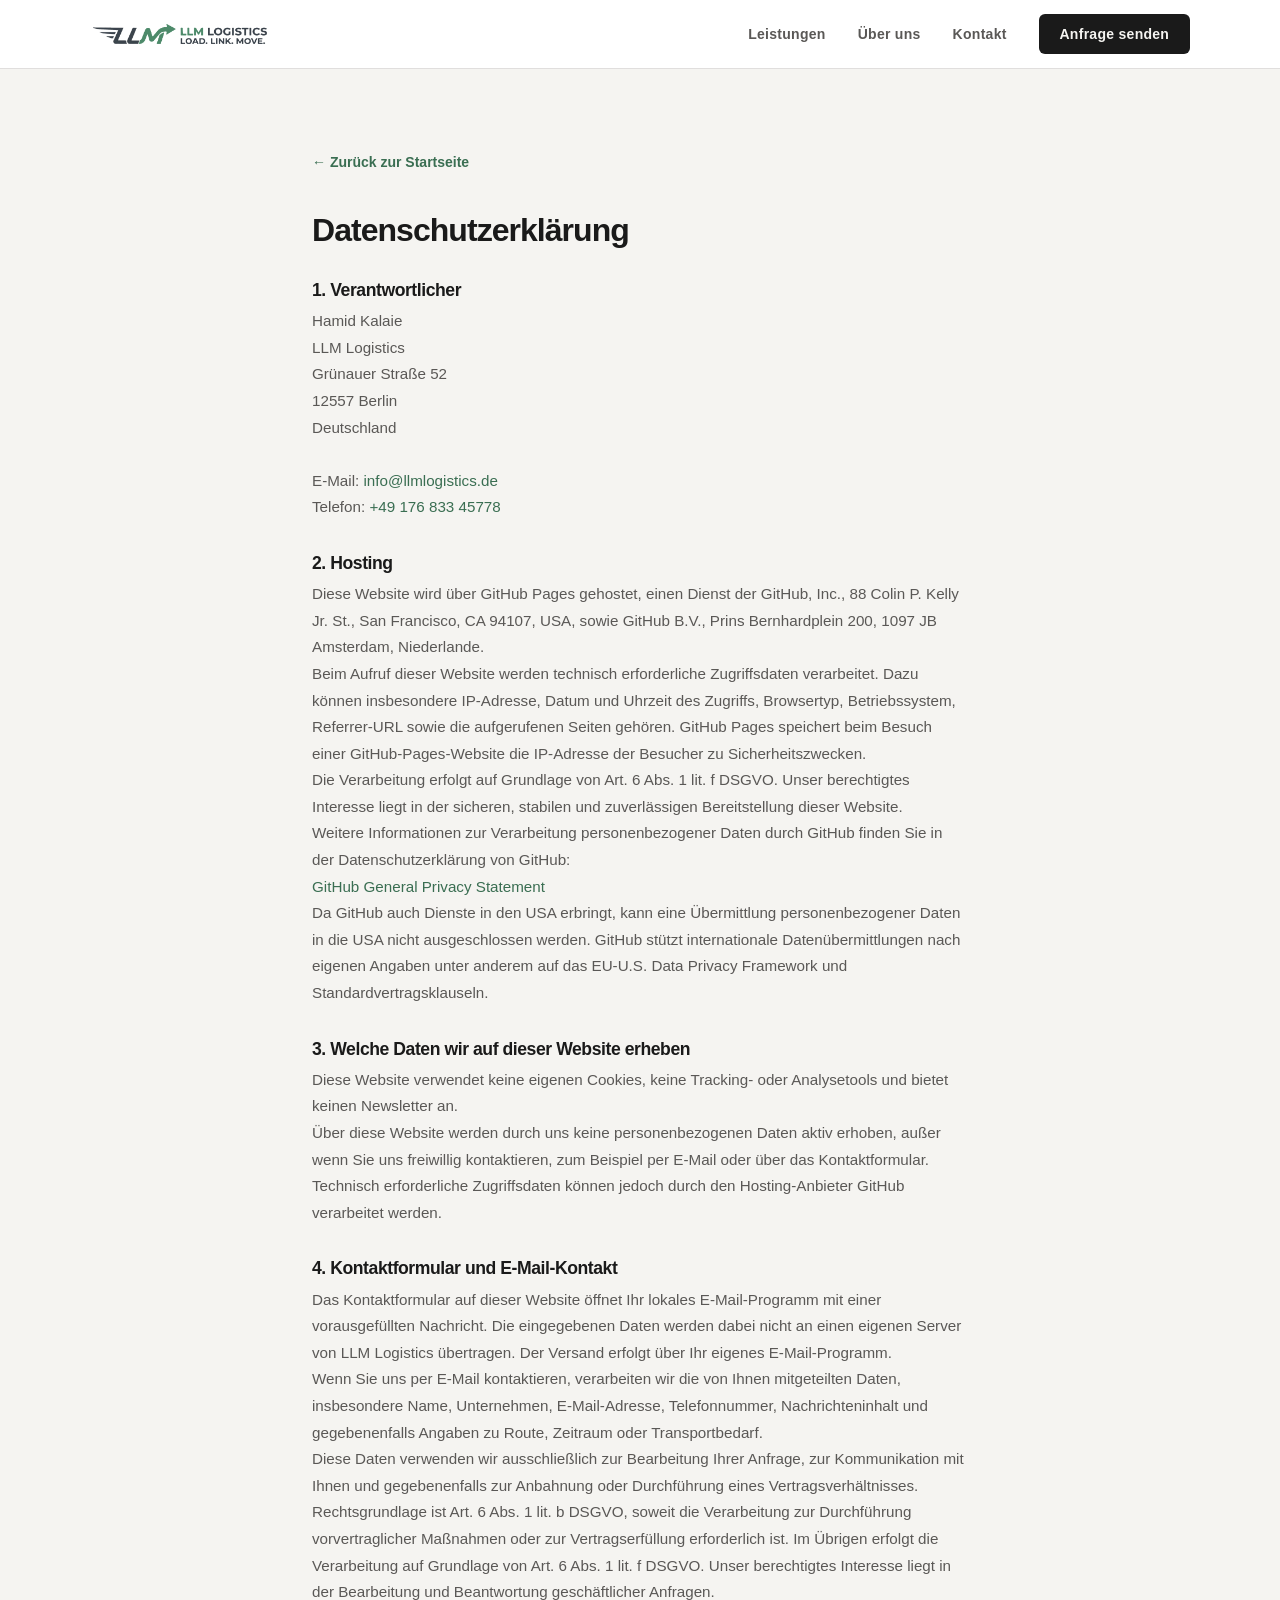
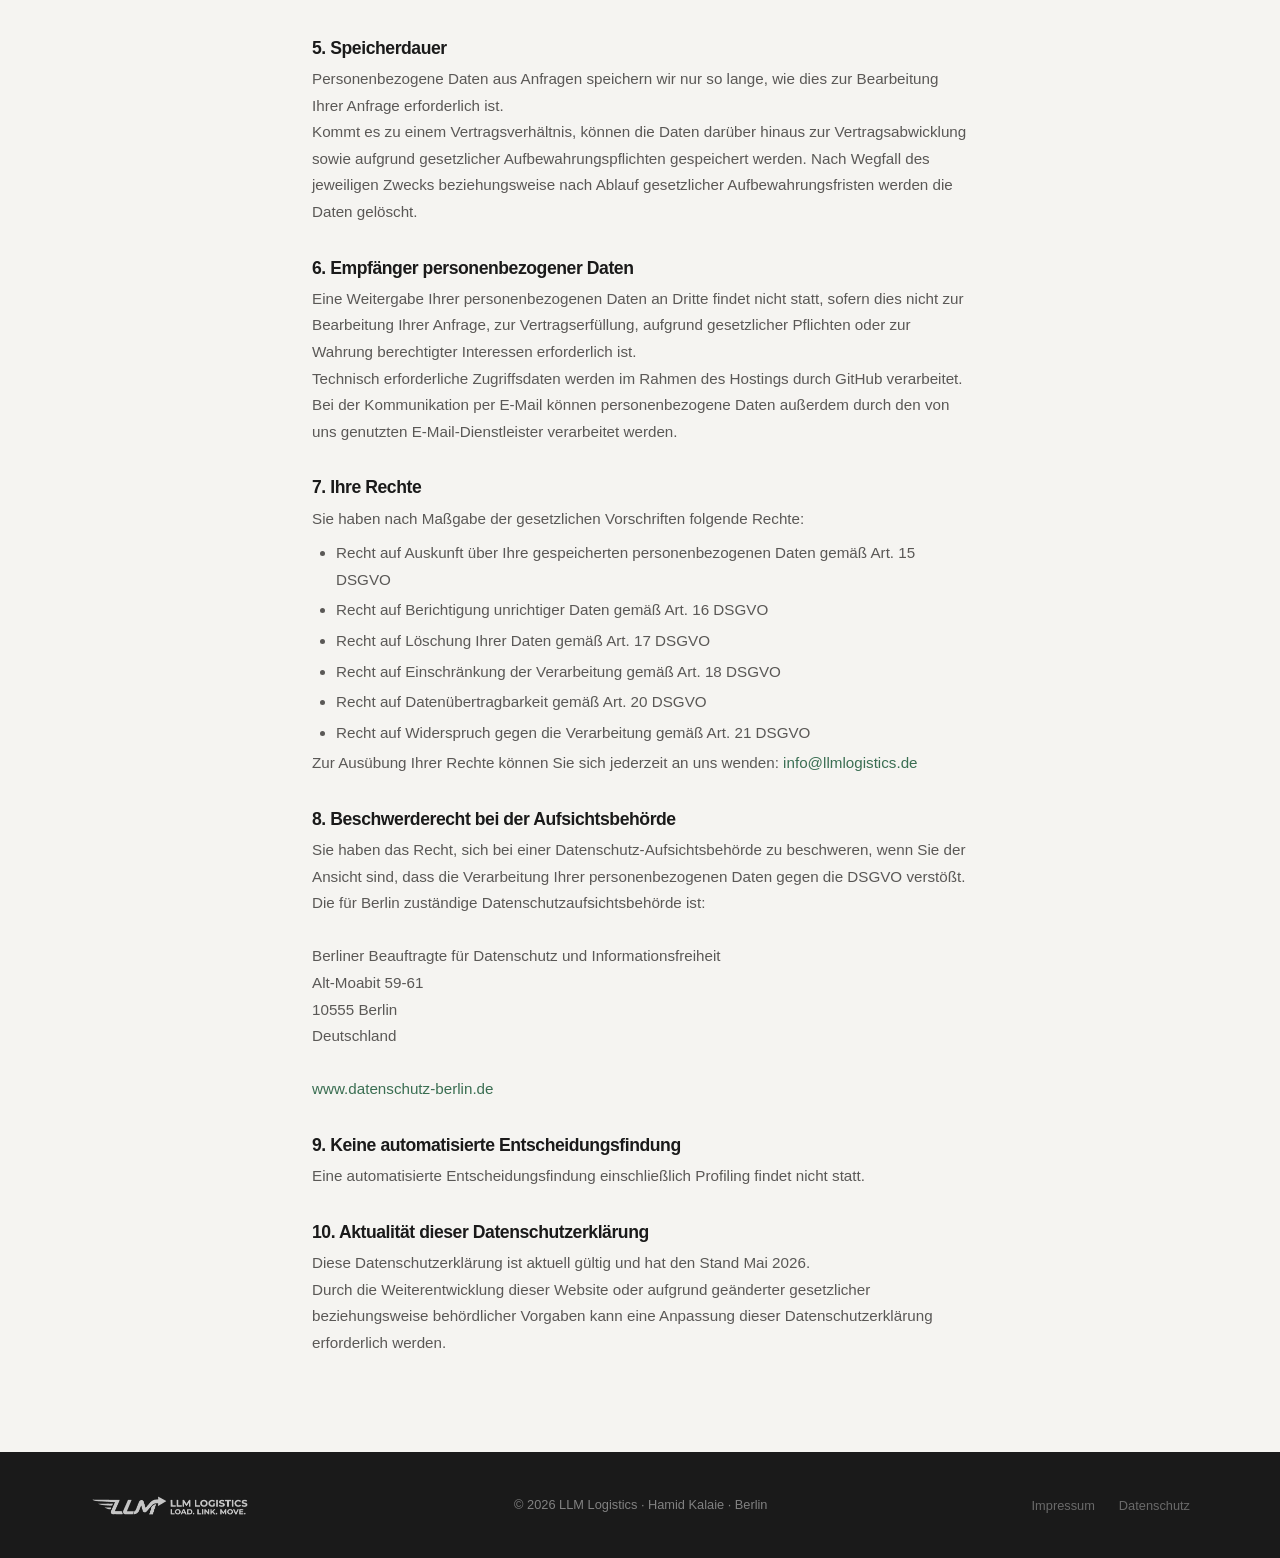
==== datenschutz.html @ c77c216b "Add website: pages, styles, assets, and JS Initial static site for LLM Logistics: adds index.html (h" ====
<!DOCTYPE html>
<html lang="de">
<head>
  <meta charset="UTF-8">
  <meta name="viewport" content="width=device-width, initial-scale=1.0">
  <meta name="robots" content="noindex, follow">
  <title>Datenschutzerklärung – LLM Logistics</title>
  <link rel="stylesheet" href="css/style.css">
  <style>
    .legal-page { max-width: 720px; margin: 0 auto; padding: 5rem 2rem 6rem; }
    .legal-page h1 { font-size: 2rem; margin-bottom: 2rem; }
    .legal-page h2 { font-size: 1.1rem; font-weight: 700; margin: 2rem 0 0.5rem; color: var(--text); }
    .legal-page p, .legal-page li { font-size: 0.95rem; color: var(--text2); line-height: 1.75; }
    .legal-page a { color: var(--accent-dark); }
    .legal-page a:hover { color: var(--text); }
    .legal-page ul { padding-left: 1.5rem; margin-top: 0.5rem; }
    .legal-page ul li { margin-bottom: 0.25rem; }
    .back-link { display: inline-flex; align-items: center; gap: 0.5rem; font-size: 0.875rem; font-weight: 600; color: var(--accent-dark); margin-bottom: 2.5rem; }
    .back-link:hover { color: var(--text); }
  </style>
</head>
<body>

<header class="site-header" role="banner">
  <nav class="navbar container" aria-label="Hauptnavigation">
    <a class="brand" href="index.html" aria-label="LLM Logistics – Startseite">
      <img src="assets/logo-nav.png" alt="LLM Logistics" width="180" height="26">
    </a>
    <div class="nav-links">
      <a href="index.html#leistungen">Leistungen</a>
      <a href="index.html#ueber">Über uns</a>
      <a href="index.html#kontakt">Kontakt</a>
      <a href="index.html#kontakt" class="nav-cta">Anfrage senden</a>
    </div>
  </nav>
</header>

<main>
  <div class="legal-page">
    <a class="back-link" href="index.html">
      ← Zurück zur Startseite
    </a>

    <h1>Datenschutzerklärung</h1>

    <h2>1. Verantwortlicher</h2>
    <p>
      Hamid Kalaie<br>
      LLM Logistics<br>
      Grünauer Straße 52<br>
      12557 Berlin<br>
      Deutschland<br><br>
      E-Mail: <a href="mailto:info@llmlogistics.de">info@llmlogistics.de</a><br>
      Telefon: <a href="tel:+4917683345778">+49 176 833 45778</a>
    </p>

    <h2>2. Hosting</h2>
    <p>
      Diese Website wird über GitHub Pages gehostet, einen Dienst der GitHub, Inc.,
      88 Colin P. Kelly Jr. St., San Francisco, CA 94107, USA, sowie GitHub B.V.,
      Prins Bernhardplein 200, 1097 JB Amsterdam, Niederlande.
    </p>
    <p>
      Beim Aufruf dieser Website werden technisch erforderliche Zugriffsdaten verarbeitet.
      Dazu können insbesondere IP-Adresse, Datum und Uhrzeit des Zugriffs, Browsertyp,
      Betriebssystem, Referrer-URL sowie die aufgerufenen Seiten gehören. GitHub Pages
      speichert beim Besuch einer GitHub-Pages-Website die IP-Adresse der Besucher zu
      Sicherheitszwecken.
    </p>
    <p>
      Die Verarbeitung erfolgt auf Grundlage von Art. 6 Abs. 1 lit. f DSGVO. Unser
      berechtigtes Interesse liegt in der sicheren, stabilen und zuverlässigen Bereitstellung
      dieser Website.
    </p>
    <p>
      Weitere Informationen zur Verarbeitung personenbezogener Daten durch GitHub finden Sie
      in der Datenschutzerklärung von GitHub:<br>
      <a href="https://docs.github.com/de/site-policy/privacy-policies/github-general-privacy-statement"
         target="_blank" rel="noopener noreferrer">
        GitHub General Privacy Statement
      </a>
    </p>
    <p>
      Da GitHub auch Dienste in den USA erbringt, kann eine Übermittlung personenbezogener
      Daten in die USA nicht ausgeschlossen werden. GitHub stützt internationale
      Datenübermittlungen nach eigenen Angaben unter anderem auf das EU-U.S. Data Privacy
      Framework und Standardvertragsklauseln.
    </p>

    <h2>3. Welche Daten wir auf dieser Website erheben</h2>
    <p>
      Diese Website verwendet keine eigenen Cookies, keine Tracking- oder Analysetools und
      bietet keinen Newsletter an.
    </p>
    <p>
      Über diese Website werden durch uns keine personenbezogenen Daten aktiv erhoben, außer
      wenn Sie uns freiwillig kontaktieren, zum Beispiel per E-Mail oder über das
      Kontaktformular.
    </p>
    <p>
      Technisch erforderliche Zugriffsdaten können jedoch durch den Hosting-Anbieter GitHub
      verarbeitet werden.
    </p>

    <h2>4. Kontaktformular und E-Mail-Kontakt</h2>
    <p>
      Das Kontaktformular auf dieser Website öffnet Ihr lokales E-Mail-Programm mit einer
      vorausgefüllten Nachricht. Die eingegebenen Daten werden dabei nicht an einen eigenen
      Server von LLM Logistics übertragen. Der Versand erfolgt über Ihr eigenes E-Mail-Programm.
    </p>
    <p>
      Wenn Sie uns per E-Mail kontaktieren, verarbeiten wir die von Ihnen mitgeteilten Daten,
      insbesondere Name, Unternehmen, E-Mail-Adresse, Telefonnummer, Nachrichteninhalt und
      gegebenenfalls Angaben zu Route, Zeitraum oder Transportbedarf.
    </p>
    <p>
      Diese Daten verwenden wir ausschließlich zur Bearbeitung Ihrer Anfrage, zur Kommunikation
      mit Ihnen und gegebenenfalls zur Anbahnung oder Durchführung eines Vertragsverhältnisses.
    </p>
    <p>
      Rechtsgrundlage ist Art. 6 Abs. 1 lit. b DSGVO, soweit die Verarbeitung zur Durchführung
      vorvertraglicher Maßnahmen oder zur Vertragserfüllung erforderlich ist. Im Übrigen erfolgt
      die Verarbeitung auf Grundlage von Art. 6 Abs. 1 lit. f DSGVO. Unser berechtigtes Interesse
      liegt in der Bearbeitung und Beantwortung geschäftlicher Anfragen.
    </p>

    <h2>5. Speicherdauer</h2>
    <p>
      Personenbezogene Daten aus Anfragen speichern wir nur so lange, wie dies zur Bearbeitung
      Ihrer Anfrage erforderlich ist.
    </p>
    <p>
      Kommt es zu einem Vertragsverhältnis, können die Daten darüber hinaus zur
      Vertragsabwicklung sowie aufgrund gesetzlicher Aufbewahrungspflichten gespeichert werden.
      Nach Wegfall des jeweiligen Zwecks beziehungsweise nach Ablauf gesetzlicher
      Aufbewahrungsfristen werden die Daten gelöscht.
    </p>

    <h2>6. Empfänger personenbezogener Daten</h2>
	<p>
	  Eine Weitergabe Ihrer personenbezogenen Daten an Dritte findet nicht statt, sofern dies
	  nicht zur Bearbeitung Ihrer Anfrage, zur Vertragserfüllung, aufgrund gesetzlicher Pflichten
	  oder zur Wahrung berechtigter Interessen erforderlich ist.
	</p>
	<p>
	  Technisch erforderliche Zugriffsdaten werden im Rahmen des Hostings durch GitHub
	  verarbeitet.
	</p>
	<p>
	  Bei der Kommunikation per E-Mail können personenbezogene Daten außerdem durch den von uns
	  genutzten E-Mail-Dienstleister verarbeitet werden.
	</p>

    <h2>7. Ihre Rechte</h2>
    <p>Sie haben nach Maßgabe der gesetzlichen Vorschriften folgende Rechte:</p>
    <ul>
      <li>Recht auf Auskunft über Ihre gespeicherten personenbezogenen Daten gemäß Art. 15 DSGVO</li>
      <li>Recht auf Berichtigung unrichtiger Daten gemäß Art. 16 DSGVO</li>
      <li>Recht auf Löschung Ihrer Daten gemäß Art. 17 DSGVO</li>
      <li>Recht auf Einschränkung der Verarbeitung gemäß Art. 18 DSGVO</li>
      <li>Recht auf Datenübertragbarkeit gemäß Art. 20 DSGVO</li>
      <li>Recht auf Widerspruch gegen die Verarbeitung gemäß Art. 21 DSGVO</li>
    </ul>
    <p>
      Zur Ausübung Ihrer Rechte können Sie sich jederzeit an uns wenden:
      <a href="mailto:info@llmlogistics.de">info@llmlogistics.de</a>
    </p>

    <h2>8. Beschwerderecht bei der Aufsichtsbehörde</h2>
    <p>
      Sie haben das Recht, sich bei einer Datenschutz-Aufsichtsbehörde zu beschweren, wenn Sie
      der Ansicht sind, dass die Verarbeitung Ihrer personenbezogenen Daten gegen die DSGVO verstößt.
    </p>
    <p>
      Die für Berlin zuständige Datenschutzaufsichtsbehörde ist:<br><br>
      Berliner Beauftragte für Datenschutz und Informationsfreiheit<br>
      Alt-Moabit 59-61<br>
      10555 Berlin<br>
      Deutschland<br><br>
      <a href="https://www.datenschutz-berlin.de" target="_blank" rel="noopener noreferrer">
        www.datenschutz-berlin.de
      </a>
    </p>

    <h2>9. Keine automatisierte Entscheidungsfindung</h2>
    <p>Eine automatisierte Entscheidungsfindung einschließlich Profiling findet nicht statt.</p>

    <h2>10. Aktualität dieser Datenschutzerklärung</h2>
    <p>
      Diese Datenschutzerklärung ist aktuell gültig und hat den Stand Mai 2026.
    </p>
    <p>
      Durch die Weiterentwicklung dieser Website oder aufgrund geänderter gesetzlicher
      beziehungsweise behördlicher Vorgaben kann eine Anpassung dieser Datenschutzerklärung
      erforderlich werden.
    </p>
  </div>
</main>

<footer role="contentinfo">
  <div class="container footer-inner">
    <a href="index.html" aria-label="LLM Logistics – Startseite">
      <img src="assets/logo-nav.png" alt="LLM Logistics" class="footer-logo">
    </a>
    <p class="footer-copy">© <span id="year"></span> LLM Logistics · Hamid Kalaie · Berlin</p>
    <ul class="footer-links" role="list">
      <li><a href="impressum.html">Impressum</a></li>
      <li><a href="datenschutz.html">Datenschutz</a></li>
    </ul>
  </div>
</footer>

<script>
  document.getElementById('year').textContent = new Date().getFullYear();
</script>
</body>
</html>
---- css/style.css ----
/* ═══════════════════════════════════════════
   LLM LOGISTICS – style.css
   Unsere Farben, ChatGPT Logo-Integration
═══════════════════════════════════════════ */

*, *::before, *::after { box-sizing: border-box; margin: 0; padding: 0; }

:root {
  --bg:          #f5f4f1;
  --bg2:         #eeecea;
  --white:       #ffffff;
  --border:      #e0dedd;
  --border-dark: #c8c5c2;

  --accent:      #4d8a6a;
  --accent-dark: #3a6e52;
  --accent-bg:   #eaf3ee;

  --text:        #1a1a1a;
  --text2:       #5a5856;
  --text3:       #9a9896;

  --font: 'Helvetica Neue', Helvetica, Arial, sans-serif;
  --max: 1100px;
  --pad: 2rem;
  --radius: 6px;
  --radius-lg: 16px;
  --transition: 0.2s ease;
}

html { scroll-behavior: smooth; font-size: 16px; }

body {
  background: var(--bg);
  color: var(--text);
  font-family: var(--font);
  line-height: 1.6;
  -webkit-font-smoothing: antialiased;
}

img { display: block; max-width: 100%; height: auto; }
a { color: var(--accent-dark); text-decoration: none; transition: color var(--transition); }
a:hover { color: var(--text); }
button, input, textarea, select { font: inherit; }

.container { width: min(100% - 2 * var(--pad), var(--max)); margin-inline: auto; }

/* ── Skip Link ── */
.skip-link {
  position: absolute; top: -100%; left: 1rem;
  background: var(--accent); color: #fff;
  padding: 0.5rem 1rem; border-radius: var(--radius);
  font-size: 0.875rem; font-weight: 600; text-decoration: none;
  z-index: 9999; transition: top 0.2s;
}
.skip-link:focus { top: 1rem; }
:focus-visible { outline: 2px solid var(--accent); outline-offset: 3px; border-radius: 2px; }

/* ═══════════════════════════════════════════
   NAVBAR
═══════════════════════════════════════════ */
.site-header {
  position: sticky; top: 0; z-index: 100;
  background: rgba(255,255,255,0.95);
  backdrop-filter: blur(12px);
  border-bottom: 1px solid var(--border);
  transition: box-shadow 0.2s;
}
.site-header.is-scrolled { box-shadow: 0 4px 20px rgba(0,0,0,0.08); }

.navbar {
  height: 68px;
  display: flex; align-items: center; justify-content: space-between; gap: 2rem;
}

.brand img { width: 180px; height: auto; }

.nav-links {
  display: flex; align-items: center; gap: 2rem; list-style: none;
}
.nav-links a {
  font-size: 0.875rem; font-weight: 600; color: var(--text2);
  letter-spacing: 0.02em; transition: color var(--transition);
}
.nav-links a:hover { color: var(--text); }

.nav-cta {
  background: var(--text) !important; color: var(--bg) !important;
  padding: 0.55rem 1.3rem; border-radius: var(--radius);
  font-weight: 700 !important;
}
.nav-cta:hover { background: var(--accent-dark) !important; color: #fff !important; }

.nav-toggle {
  display: none; width: 44px; height: 44px;
  background: none; border: 1px solid var(--border-dark);
  border-radius: var(--radius); cursor: pointer;
}
.nav-toggle span {
  display: block; width: 20px; height: 2px;
  margin: 5px auto; background: var(--text);
  transition: transform 0.25s, opacity 0.25s;
}
.nav-toggle.is-active span:nth-child(1) { transform: translateY(7px) rotate(45deg); }
.nav-toggle.is-active span:nth-child(2) { opacity: 0; }
.nav-toggle.is-active span:nth-child(3) { transform: translateY(-7px) rotate(-45deg); }

/* ═══════════════════════════════════════════
   HERO
═══════════════════════════════════════════ */
.hero {
  position: relative; overflow: hidden;
  min-height: calc(100vh - 68px);
  display: flex; align-items: center;
}

.hero-bg {
  position: absolute; inset: 0;
  background:
    radial-gradient(ellipse 55% 60% at 80% 40%, rgba(77,138,106,0.08) 0%, transparent 65%),
    linear-gradient(135deg, #ffffff 0%, #f7f9fb 50%, #eef3f0 100%);
  z-index: -2;
}
.hero-bg::after {
  content: '';
  position: absolute; inset: 0;
  background-image:
    linear-gradient(rgba(26,26,26,0.04) 1px, transparent 1px),
    linear-gradient(90deg, rgba(26,26,26,0.04) 1px, transparent 1px);
  background-size: 52px 52px;
  mask-image: linear-gradient(to bottom, rgba(0,0,0,0.6), transparent 75%);
  z-index: -1;
}

.hero-grid {
  display: grid;
  grid-template-columns: 1.1fr 0.9fr;
  gap: 4rem; align-items: center;
  padding: 6rem 0 5rem;
}

.eyebrow {
  display: inline-flex; align-items: center; gap: 10px;
  font-size: 0.72rem; font-weight: 800;
  letter-spacing: 0.18em; text-transform: uppercase;
  color: var(--accent); margin-bottom: 1.25rem;
}
.eyebrow::before { content: ''; width: 28px; height: 2px; background: currentColor; }

h1 {
  font-size: clamp(2.4rem, 4.5vw, 3.6rem);
  font-weight: 800; line-height: 1.08;
  letter-spacing: -0.03em; color: var(--text);
  margin-bottom: 1.25rem;
}
h1 span { color: var(--accent); }
h2 { font-size: clamp(1.7rem, 3vw, 2.4rem); font-weight: 800; letter-spacing: -0.025em; line-height: 1.15; color: var(--text); }
h3 { font-size: 1.05rem; font-weight: 700; color: var(--text); letter-spacing: -0.01em; margin-bottom: 0.6rem; }

.hero-sub {
  font-size: 1.05rem; color: var(--text2);
  line-height: 1.75; max-width: 480px; margin-bottom: 2rem;
}

.hero-actions { display: flex; gap: 0.875rem; flex-wrap: wrap; align-items: center; margin-bottom: 1.75rem; }

/* ── Buttons ── */
.btn {
  display: inline-flex; align-items: center; gap: 0.5rem;
  font-family: var(--font); font-size: 0.9rem; font-weight: 700;
  letter-spacing: 0.03em; padding: 0.85rem 1.75rem;
  border-radius: var(--radius); text-decoration: none; border: none;
  cursor: pointer; transition: all var(--transition);
}
.btn-dark { background: var(--text); color: var(--bg); }
.btn-dark:hover { background: var(--accent-dark); color: #fff; transform: translateY(-1px); }
.btn-outline { background: transparent; color: var(--text2); border: 1.5px solid var(--border-dark); }
.btn-outline:hover { border-color: var(--text); color: var(--text); transform: translateY(-1px); }

.trust-row { display: flex; flex-wrap: wrap; gap: 8px; }
.trust-row span {
  padding: 6px 14px; border: 1.5px solid rgba(77,138,106,0.25);
  border-radius: 100px; color: var(--accent-dark);
  background: rgba(77,138,106,0.07);
  font-size: 0.82rem; font-weight: 700;
}

/* Hero Logo – integriert ohne Rahmen */
.hero-card {
  position: relative;
  display: flex; align-items: center; justify-content: center;
  min-height: 360px;
  isolation: isolate;
}

.hero-card::before {
  content: '';
  position: absolute;
  width: min(92%, 520px);
  aspect-ratio: 1.35;
  border-radius: 999px;
  background: radial-gradient(circle at 55% 45%, rgba(77,138,106,0.16), rgba(77,138,106,0.05) 42%, transparent 70%);
  filter: blur(34px);
  opacity: 0.9;
  z-index: -1;
}

.hero-card::after {
  content: '';
  position: absolute;
  width: min(78%, 440px);
  height: 1px;
  bottom: 14%;
  background: linear-gradient(90deg, transparent, rgba(26,26,26,0.16), transparent);
  filter: blur(0.4px);
  opacity: 0.55;
  z-index: -1;
}

.hero-card-inner {
  width: min(100%, 500px);
  position: relative;
  padding: 0;
  background: transparent;
  border: 0;
  box-shadow: none;
}

.hero-card-inner::before { display: none; }

.hero-card-inner img {
  width: 100%; max-width: 500px;
  position: relative; z-index: 1;
  filter: drop-shadow(0 22px 34px rgba(26,26,26,0.12));
  opacity: 0.98;
}

/* ═══════════════════════════════════════════
   TRUST BAR
═══════════════════════════════════════════ */
.trust-bar { background: var(--accent); padding: 1rem 0; }
.trust-bar-inner {
  display: flex; gap: 2.5rem; align-items: center;
  justify-content: center; flex-wrap: wrap;
}
.trust-item {
  display: flex; align-items: center; gap: 0.5rem;
  font-size: 0.82rem; font-weight: 700;
  color: #fff; letter-spacing: 0.05em; white-space: nowrap;
}
.trust-item::before { content: '✓'; font-weight: 900; opacity: 0.85; }

/* ═══════════════════════════════════════════
   SECTIONS
═══════════════════════════════════════════ */
.section { padding: 6rem 0; }
.section-alt { background: var(--bg2); }

.section-header { max-width: 680px; margin-bottom: 3rem; }
.section-header h2 { margin-bottom: 0.75rem; }

.section-sub { font-size: 1rem; color: var(--text2); line-height: 1.7; max-width: 520px; }

/* ── Cards ── */
.cards-grid {
  display: grid;
  grid-template-columns: repeat(2, 1fr);
  gap: 1.25rem;
}

.card {
  background: var(--white); border: 1px solid var(--border);
  border-radius: var(--radius-lg); padding: 2rem;
  transition: all var(--transition); position: relative; overflow: hidden;
}
.card::before {
  content: ''; position: absolute; top: 0; left: 0; right: 0; height: 2px;
  background: linear-gradient(90deg, var(--accent), transparent);
  opacity: 0; transition: opacity var(--transition);
}
.card:hover { border-color: var(--accent); box-shadow: 0 4px 24px rgba(77,138,106,0.1); transform: translateY(-2px); }
.card:hover::before { opacity: 1; }

.card-num {
  font-size: 0.65rem; font-weight: 800; letter-spacing: 0.15em;
  color: var(--white); background: var(--accent);
  display: inline-flex; align-items: center; justify-content: center;
  width: 32px; height: 32px; border-radius: 8px; margin-bottom: 1.25rem;
}
.card p { font-size: 0.875rem; color: var(--text2); line-height: 1.65; margin-bottom: 1rem; }
.card-tag {
  display: inline-block; font-size: 0.72rem; font-weight: 700;
  letter-spacing: 0.1em; text-transform: uppercase; color: var(--accent);
}

/* ═══════════════════════════════════════════
   ÜBER UNS
═══════════════════════════════════════════ */
.ueber-grid { display: grid; grid-template-columns: 1fr 1fr; gap: 5rem; align-items: center; }

.stats-grid {
  display: grid; grid-template-columns: 1fr 1fr; gap: 1px;
  background: var(--border); border: 1px solid var(--border);
  border-radius: var(--radius-lg); overflow: hidden;
}
.stat-box { background: var(--white); padding: 2rem; text-align: center; }
.stat-box strong { display: block; font-size: 2.2rem; font-weight: 800; letter-spacing: -0.04em; color: var(--text); line-height: 1; margin-bottom: 0.4rem; }
.stat-box strong em { font-style: normal; color: var(--accent); }
.stat-box span { font-size: 0.75rem; color: var(--text3); font-weight: 500; letter-spacing: 0.05em; }

.ueber-content h2 { margin-bottom: 1rem; }

.check-list { list-style: none; display: flex; flex-direction: column; gap: 0.75rem; }
.check-list li {
  display: flex; align-items: flex-start; gap: 0.75rem;
  font-size: 0.9rem; color: var(--text2); line-height: 1.5;
}
.check-list li::before { content: '✓'; color: var(--accent); font-weight: 800; flex-shrink: 0; margin-top: 0.1rem; }

/* ═══════════════════════════════════════════
   KONTAKT
═══════════════════════════════════════════ */
.kontakt-grid { display: grid; grid-template-columns: 1fr 1.2fr; gap: 4rem; align-items: start; }

.kontakt-info h2 { margin-bottom: 0.75rem; }
.kontakt-rows { display: flex; flex-direction: column; gap: 0.75rem; margin-top: 1.5rem; }

.kontakt-row {
  display: flex; align-items: center; gap: 1rem;
  padding: 1rem 1.25rem; background: var(--white);
  border: 1px solid var(--border); border-radius: var(--radius);
  text-decoration: none; transition: all var(--transition);
}
.kontakt-row:hover { border-color: var(--accent); box-shadow: 0 2px 12px rgba(77,138,106,0.1); }

.kr-icon {
  width: 40px; height: 40px; background: var(--accent-bg);
  border-radius: var(--radius); display: flex; align-items: center;
  justify-content: center; font-size: 1rem; flex-shrink: 0;
}
.kr-body { display: flex; flex-direction: column; }
.kr-label { font-size: 0.65rem; font-weight: 700; letter-spacing: 0.14em; text-transform: uppercase; color: var(--text3); margin-bottom: 0.1rem; }
.kr-value { font-size: 0.9rem; color: var(--text); font-weight: 500; }

/* ── Formular ── */
.kontakt-form {
  background: var(--white); border: 1px solid var(--border);
  border-radius: var(--radius-lg); padding: 2rem;
  box-shadow: 0 4px 24px rgba(0,0,0,0.05);
}

.form-row { display: grid; gap: 0.5rem; margin-bottom: 1.25rem; }
.form-two-col { grid-template-columns: 1fr 1fr; gap: 1rem; }
.form-two-col > div { display: grid; gap: 0.5rem; }

label { font-size: 0.85rem; font-weight: 700; color: var(--text); }

input, textarea {
  width: 100%; border: 1px solid var(--border);
  border-radius: var(--radius); padding: 0.75rem 1rem;
  background: #fbfcfd; color: var(--text);
  transition: border-color var(--transition), box-shadow var(--transition), background var(--transition);
  outline: none;
}
input { height: 48px; }
textarea { resize: vertical; }
input:focus, textarea:focus {
  border-color: var(--accent);
  background: var(--white);
  box-shadow: 0 0 0 3px rgba(77,138,106,0.12);
}

.form-submit { width: 100%; justify-content: center; padding: 1rem; font-size: 0.95rem; border: none; cursor: pointer; }
.form-note { margin-top: 0.875rem; font-size: 0.8rem; color: var(--text3); }

/* ═══════════════════════════════════════════
   FOOTER
═══════════════════════════════════════════ */
footer { background: var(--text); padding: 2.5rem 0; }
.footer-inner {
  display: flex; align-items: center; justify-content: space-between;
  flex-wrap: wrap; gap: 1rem;
}
.footer-logo { width: 160px; filter: brightness(0) invert(1); opacity: 0.75; }
.footer-copy { font-size: 0.8rem; color: rgba(255,255,255,0.45); }
.footer-links { display: flex; gap: 1.5rem; list-style: none; }
.footer-links a { font-size: 0.8rem; color: rgba(255,255,255,0.35); transition: color var(--transition); }
.footer-links a:hover { color: rgba(255,255,255,0.75); }

/* ═══════════════════════════════════════════
   RESPONSIVE
═══════════════════════════════════════════ */
@media (max-width: 900px) {
  .hero-grid, .ueber-grid, .kontakt-grid { grid-template-columns: 1fr; gap: 3rem; }
  .hero { min-height: auto; }
  .hero-grid { padding: 4rem 0 3rem; }
  .hero-card { min-height: 280px; }
  .hero-card-inner { width: min(100%, 420px); margin: 0 auto; }
}

@media (max-width: 680px) {
  :root { --pad: 1.25rem; }
  .nav-links { display: none; }
  .nav-links.is-open {
    display: flex; flex-direction: column; gap: 0;
    position: absolute; top: 68px; left: 14px; right: 14px;
    background: var(--white); border: 1px solid var(--border);
    border-radius: var(--radius-lg); padding: 1rem;
    box-shadow: 0 8px 30px rgba(0,0,0,0.1);
  }
  .nav-links.is-open a { padding: 0.75rem; border-radius: var(--radius); display: block; }
  .nav-toggle { display: block; }
  .hero-card { min-height: 220px; }
  .hero-card-inner { width: min(100%, 340px); }
  .section { padding: 4rem 0; }
  .cards-grid { grid-template-columns: 1fr; }
  .form-two-col { grid-template-columns: 1fr; }
  .trust-bar-inner { gap: 1rem; justify-content: flex-start; overflow-x: auto; flex-wrap: nowrap; }
  .footer-inner { flex-direction: column; align-items: flex-start; }
}

@media (prefers-reduced-motion: reduce) {
  *, *::before, *::after { transition-duration: 0.01ms !important; scroll-behavior: auto !important; }
}
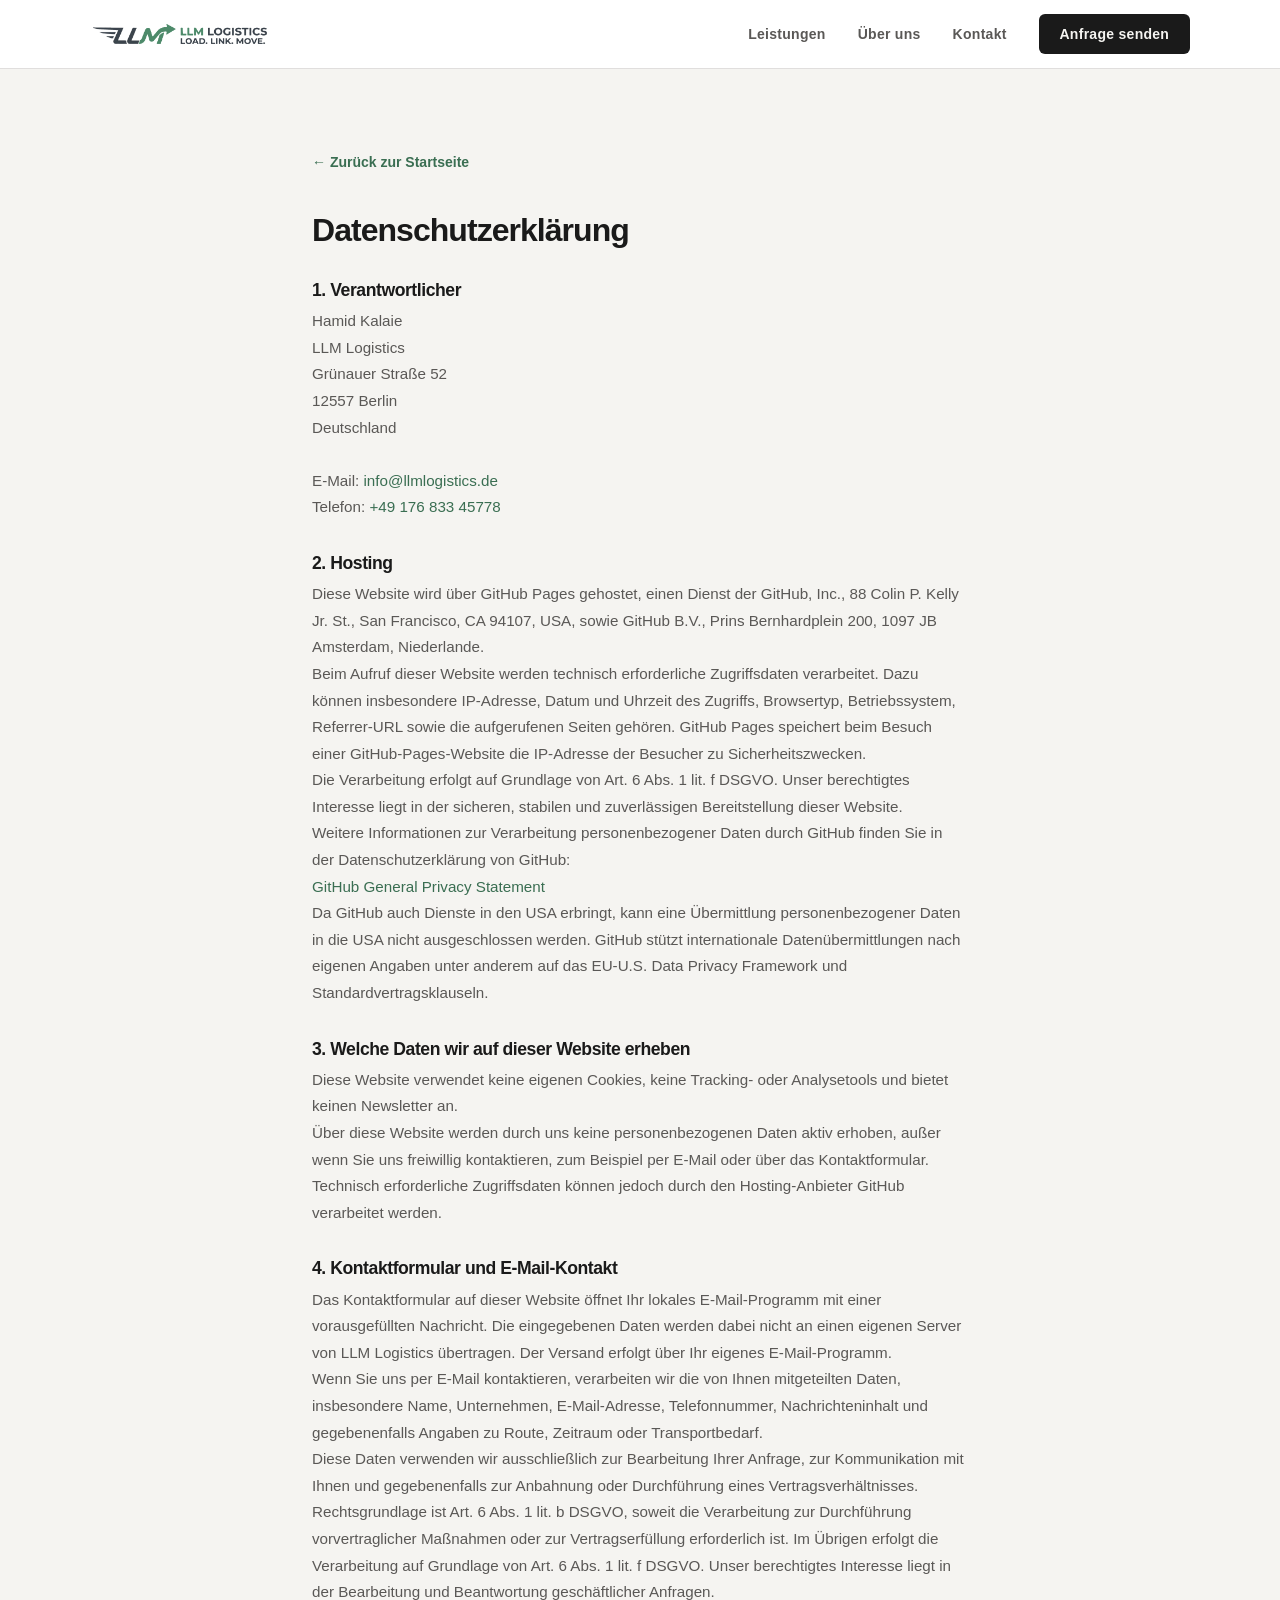
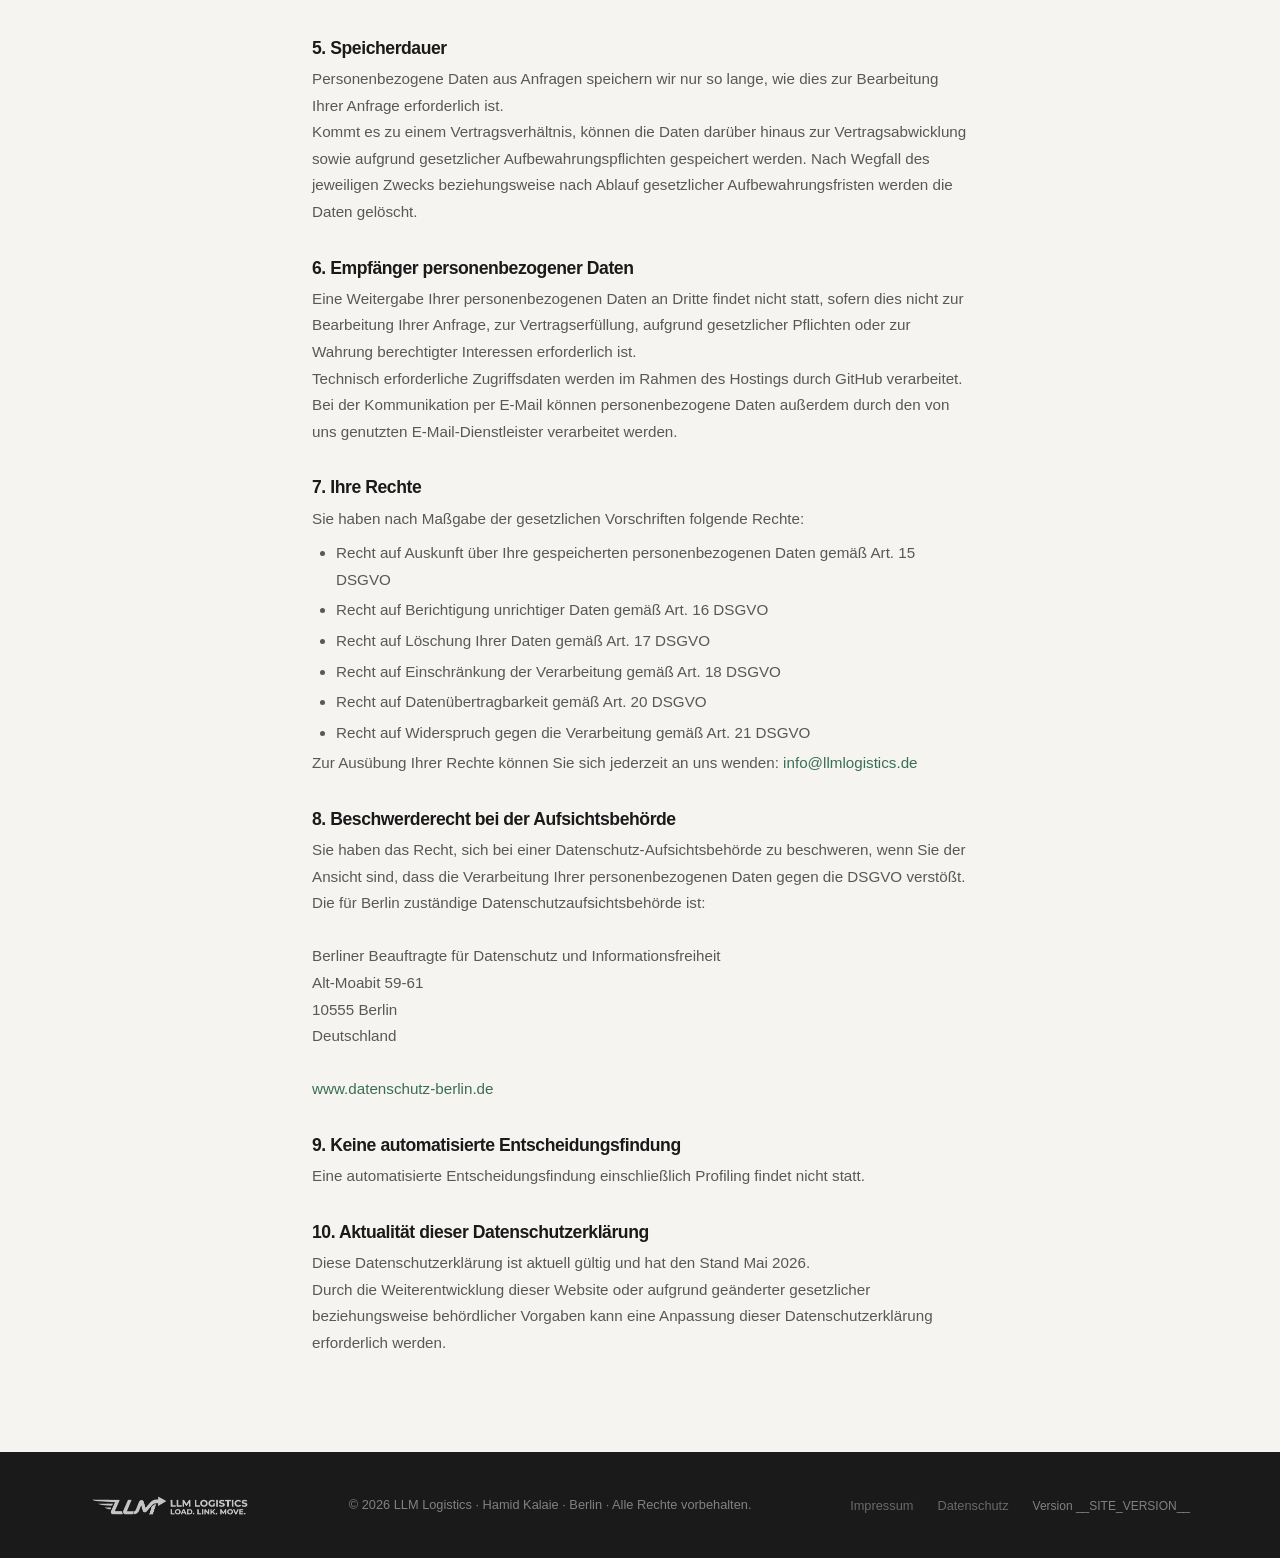
==== commit ef763d58: "Add site version display and update footer text Add a VERSION file (v1.0.0), introduce .site-version" ====
--- a/datenschutz.html
+++ b/datenschutz.html
@@ -5,6 +5,11 @@
   <meta name="viewport" content="width=device-width, initial-scale=1.0">
   <meta name="robots" content="noindex, follow">
   <title>Datenschutzerklärung – LLM Logistics</title>
+  <link rel="icon" type="image/png" sizes="32x32" href="favicon-32x32.png">
+  <link rel="icon" type="image/png" sizes="16x16" href="favicon-16x16.png">
+  <link rel="apple-touch-icon" href="apple-touch-icon.png">
+  <link rel="manifest" href="site.webmanifest">
+  <link rel="shortcut icon" href="favicon.ico">
   <link rel="stylesheet" href="css/style.css">
   <style>
     .legal-page { max-width: 720px; margin: 0 auto; padding: 5rem 2rem 6rem; }
@@ -202,10 +207,13 @@
     <a href="index.html" aria-label="LLM Logistics – Startseite">
       <img src="assets/logo-nav.png" alt="LLM Logistics" class="footer-logo">
     </a>
-    <p class="footer-copy">© <span id="year"></span> LLM Logistics · Hamid Kalaie · Berlin</p>
+    <p class="footer-copy">
+	  © <span id="year"></span> LLM Logistics · Hamid Kalaie · Berlin · Alle Rechte vorbehalten.<br>
+	</p>
     <ul class="footer-links" role="list">
       <li><a href="impressum.html">Impressum</a></li>
       <li><a href="datenschutz.html">Datenschutz</a></li>
+	  <span class="site-version">Version __SITE_VERSION__</span>
     </ul>
   </div>
 </footer>
--- a/css/style.css
+++ b/css/style.css
@@ -422,3 +422,13 @@
 @media (prefers-reduced-motion: reduce) {
   *, *::before, *::after { transition-duration: 0.01ms !important; scroll-behavior: auto !important; }
 }
+
+.site-version {
+  font-size: 0.75rem;
+  color: rgba(255, 255, 255, 0.45);
+  white-space: nowrap;
+  line-height: 1;
+  display: inline-flex;
+  align-items: center;
+  transform: translateY(1px);
+}
